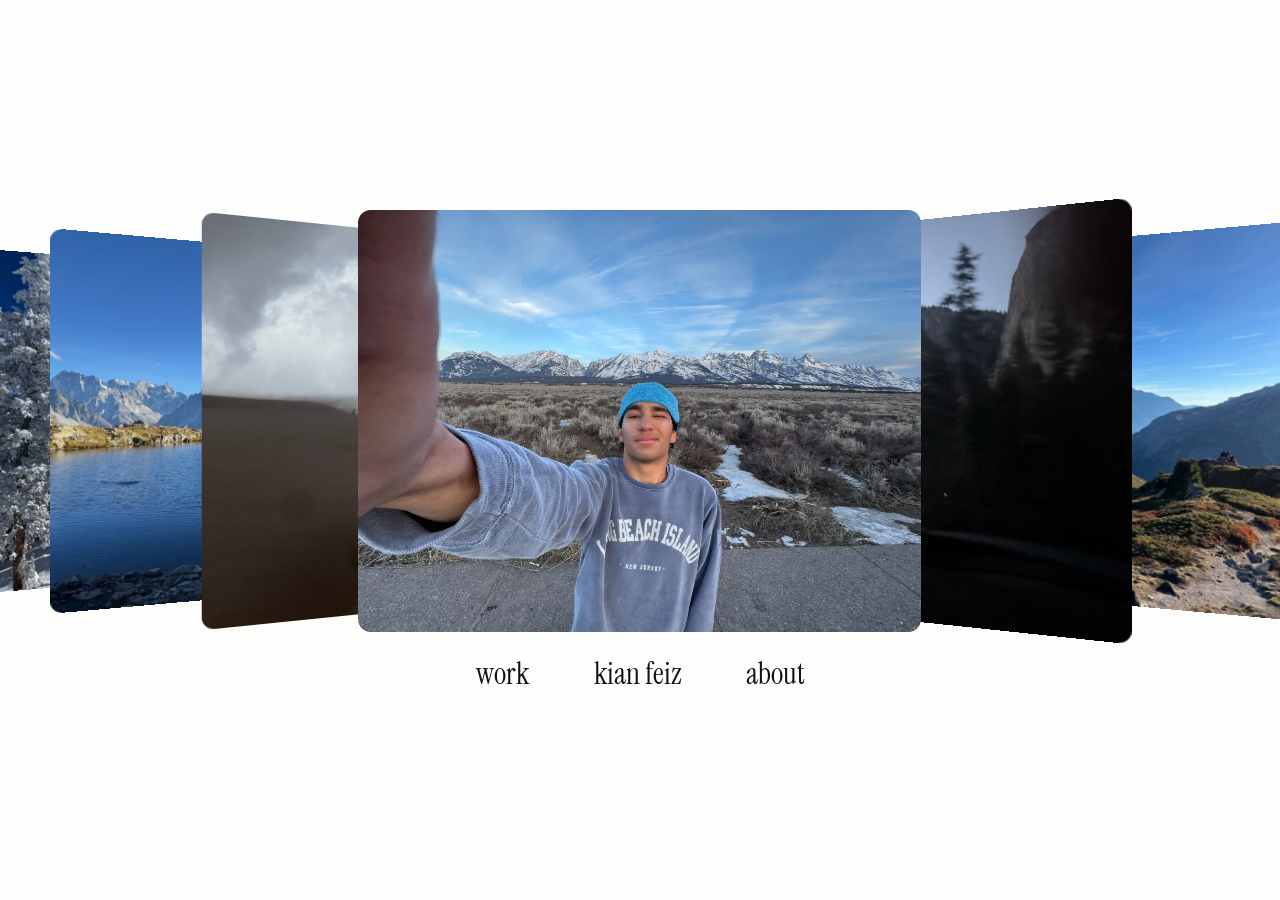
==== index.html @ c6baf445 "feat(peek): bring video photos to life at rest When the row comes to rest on a photo with a video, a" ====
<!doctype html>
<html lang="en">
<head>
  <meta charset="utf-8">
  <meta name="viewport" content="width=device-width, initial-scale=1">
  <title>kian feiz</title>
  <link rel="preconnect" href="https://fonts.googleapis.com">
  <link rel="preconnect" href="https://fonts.gstatic.com" crossorigin>
  <link rel="stylesheet" href="https://fonts.googleapis.com/css2?family=Instrument+Serif:ital@0;1&display=swap">
  <link rel="stylesheet" href="/css/style.css">
  <!-- set before first paint so the final layout never flashes -->
  <script>
    {
      const c = document.documentElement.classList;
      if (!matchMedia('(prefers-reduced-motion: reduce)').matches) c.add('intro');
      if (/^\/about\/?$/.test(location.pathname)) c.add('about-open');
    }
  </script>
  <script src="/js/intro.js" defer></script>
  <script src="/js/coverflow.js" defer></script>
  <script src="/js/player.js" defer></script>
  <script src="/js/peek.js" defer></script>
  <script src="/js/pages.js" defer></script>
</head>
<body class="home">
  <main class="frame">
    <div class="stage" role="group" aria-label="Photos: drag, scroll or use the arrow keys to browse">
      <!-- the rest of the row, inner to outer on each side (js/coverflow.js) -->
      <div class="deck">
        <img class="card" draggable="false" data-side="left" src="/assets/img/stack/dunes.jpg" data-video="/assets/video/dunes.mp4" data-video-ratio="9 / 16" data-caption="Sand Dunes National Park, Colorado" width="1050" height="1400" alt="A figure dancing on a sand dune under storm clouds" fetchpriority="low">
        <img class="card" draggable="false" data-side="left" src="/assets/img/stack/lac-blanc.jpg" data-caption="Lac Blanc, Chamonix, France" width="1400" height="1050" alt="A still alpine lake below Mont Blanc" fetchpriority="low">
        <img class="card" draggable="false" data-side="left" src="/assets/img/stack/snowy-pines.jpg" data-video="/assets/video/snowy-pines.mp4" data-video-ratio="9 / 16" data-caption="Steamboat, Colorado" width="1050" height="1400" alt="Snow-covered pines under a deep blue sky" fetchpriority="low">
        <img class="card" draggable="false" data-side="left" src="/assets/img/stack/night-sled.jpg" data-video="/assets/video/night-sled.mp4" data-video-ratio="9 / 16" data-caption="Copper, Colorado" width="1400" height="1050" alt="Sledding at night in falling snow" fetchpriority="low">
        <img class="card" draggable="false" data-side="left" src="/assets/img/stack/fog-night.jpg" data-caption="Grizzly Peak, Berkeley" width="1050" height="1400" alt="Friends in the fog at dusk" fetchpriority="low">
        <img class="card" draggable="false" data-side="right" src="/assets/img/stack/yosemite-drive.jpg" data-video="/assets/video/yosemite-drive.mp4" data-video-ratio="9 / 16" data-caption="Yosemite, California" width="1400" height="1050" alt="Windblown hair out of a car window at dusk below granite cliffs" fetchpriority="low">
        <img class="card" draggable="false" data-side="right" src="/assets/img/stack/chamonix.jpg" data-caption="Aiguillette des Posettes, Chamonix, France" width="1400" height="1050" alt="The Chamonix valley and Mont Blanc" fetchpriority="low">
        <img class="card" draggable="false" data-side="right" src="/assets/img/stack/summit-crew.jpg" data-caption="Summit of Lac Blanc, Chamonix, France" width="787" height="1400" alt="Four friends cheering on a rocky summit" fetchpriority="low">
        <img class="card" draggable="false" data-side="right" src="/assets/img/stack/rock-gulls.jpg" data-caption="San Francisco, California" width="1050" height="1400" alt="Someone on a sea rock with gulls overhead" fetchpriority="low">
        <img class="card" draggable="false" data-side="right" src="/assets/img/stack/snowed-in.jpg" data-video="/assets/video/snowed-in.mp4" data-video-ratio="16 / 9" data-caption="Snowbird, Utah" width="787" height="1400" alt="A snowboard next to a snowed-in car" fetchpriority="low">
      </div>
      <img class="hero" data-video="/assets/video/jackson.mp4" data-video-ratio="16 / 9" data-caption="Jackson, Wyoming" src="/assets/img/kian-2000.jpg" srcset="/assets/img/kian-1200.jpg 1200w, /assets/img/kian-2000.jpg 2000w, /assets/img/kian-4000.jpg 4000w" sizes="100vw" alt="Kian taking a selfie in front of a snow-capped mountain range" fetchpriority="high" draggable="false">
      <p class="caption" aria-live="polite"></p>
      <!-- a moment of a photo's video, over it while the row rests on it (js/peek.js) -->
      <video class="peek" muted playsinline preload="none" aria-hidden="true"></video>
      <!-- a photo with a video (data-video) opens out into this (js/player.js) -->
      <div class="player" hidden>
        <video class="player-video" preload="none" playsinline></video>
        <button class="player-btn player-toggle" type="button" aria-label="Play"></button>
        <button class="player-btn player-close" type="button" aria-label="Close the video"></button>
      </div>
    </div>

    <nav class="nav">
      <a class="nav-link" href="/work/">work</a>
      <h1 class="name"><a href="/">kian feiz</a></h1>
      <a class="nav-link" href="/about/">about</a>
    </nav>

    <!-- the about view (js/pages.js) -->
    <section class="about" aria-label="About">
      <p>My name is Kian and I’m based in the San Francisco Bay Area. I go to the University of Colorado Boulder and I’m a third-year computer and electrical engineering student with minors in computer science and math. I love developing things that take real effect in people’s lives, and I’m passionate about the frontier of software engineering.</p>
      <p>I’ve been snowboarding and climbing for my entire life and enjoy staying active in nature.</p>
      <p>Let’s chat :)</p>
      <p class="links">
        <a class="nav-link" href="https://www.linkedin.com/in/kianfeiz/" target="_blank" rel="noopener">linkedin</a>
        <a class="nav-link" href="https://github.com/kianjfeiz" target="_blank" rel="noopener">github</a>
        <a class="nav-link" href="mailto:feizjkian@gmail.com">email</a>
      </p>
    </section>
  </main>
</body>
</html>
---- css/style.css ----
:root {
  --serif: "Instrument Serif", "Iowan Old Style", Georgia, serif;
  --ink: #111;
  --paper: #fdfdfc;
  --radius: clamp(8px, 1vw, 14px);
}

*,
*::before,
*::after {
  box-sizing: border-box;
}

html,
body {
  margin: 0;
  min-height: 100%;
}

html {
  background: var(--paper);
  -webkit-tap-highlight-color: transparent; /* no grey box flashing over whatever is tapped on phones */
}

/* fine-lined cursors to sit with the serif, with 2x files for retina (drawn in
   assets/cursor/*.svg) */
html {
  cursor: url("../assets/cursor/arrow.png") 3 2, auto;
  cursor: -webkit-image-set(url("../assets/cursor/arrow.png") 1x, url("../assets/cursor/arrow@2x.png") 2x) 3 2, auto;
}

a,
button,
.deck-open .stage :is(.card:not(.is-center), [data-video]),
.player-video {
  cursor: url("../assets/cursor/hand.png") 9 2, pointer;
  cursor: -webkit-image-set(url("../assets/cursor/hand.png") 1x, url("../assets/cursor/hand@2x.png") 2x) 9 2, pointer;
}

body {
  font-family: var(--serif);
  color: var(--ink);
  background: var(--paper);
  -webkit-font-smoothing: antialiased;
}

/* ---------- homepage ---------- */

.home {
  min-height: 100svh;
  overflow: hidden;
}

/* centred here rather than on <body>, which browser extensions inject into */
.frame {
  min-height: 100svh;
  display: flex;
  flex-direction: column;
  align-items: center;
  justify-content: center;
  gap: clamp(1.1rem, 3vh, 1.75rem);
  padding: 2rem 1rem;
}

.stage {
  position: relative;
  touch-action: pan-y; /* horizontal swipes move the photos */
  -webkit-user-select: none;
  user-select: none;
}

.hero {
  position: relative;
  display: block;
  width: min(44vw, calc((100svh - 12rem) * 4 / 3 * 0.7));
  height: auto;
  aspect-ratio: 4 / 3;
  object-fit: cover;
  border-radius: var(--radius);
  will-change: transform; /* stops a jitter when the opening animation ends */
}

/* ---------- cover flow (js/coverflow.js) ---------- */

.deck {
  position: absolute;
  inset: 0;
  display: none;
}

/* hidden until it unfolds, so it can't show before the main photo loads */
.deck-ready .deck {
  display: block;
  visibility: hidden;
}

.deck-open .deck {
  visibility: visible;
}

.card {
  position: absolute;
  left: 50%;
  top: 50%;
  width: var(--w);
  height: var(--h);
  margin: calc(var(--h) / -2) 0 0 calc(var(--w) / -2);
  object-fit: cover;
  border-radius: var(--radius);
  transform: perspective(1100px) translate3d(0px, 0, -180px) rotateY(0deg); /* folded behind the main photo */
  will-change: transform;
}

/* folded away out of sight behind the photo in focus, for its video or the about view
   (js/coverflow.js moves them there and back) */
.stage :is(.is-tucked, .is-waiting) {
  opacity: 0 !important;
  pointer-events: none;
}

/* the hovered photo's caption: js/coverflow.js puts it in the photo's own 3D plane */
.caption {
  position: absolute;
  left: 50%;
  top: 50%;
  transform-origin: 0 0;
  z-index: 20000;
  width: max-content;
  max-width: min(30rem, calc(100vw - 2rem));
  margin: 0;
  font-size: 1.05rem;
  line-height: 1.3;
  text-align: center;
  text-wrap: balance;
  pointer-events: none;
  opacity: 0;
  filter: blur(6px);
  transition: opacity 0.18s ease, filter 0.18s ease;
}

.caption.is-shown {
  opacity: 1;
  filter: blur(0);
  transition-duration: 0.45s;
}

/* on touch screens it's the caption of the photo in focus: bring it in quickly */
@media (hover: none) {
  .caption.is-shown {
    transition-duration: 0.2s;
  }
}

@media (prefers-reduced-motion: reduce) {
  .caption,
  .caption.is-shown {
    filter: none;
    transition-duration: 0.15s;
  }
}

/* ---------- a moment of a photo's video (js/peek.js) ---------- */

/* exactly over the photo in focus at rest, in its shape (--shape, width / height); the stage is
   as wide as the 4:3 selfie, so width r * 75% gives shape r */
.peek {
  position: absolute;
  left: 50%;
  bottom: 0;
  z-index: 12000; /* above the photos, under the caption and the player */
  height: 100%;
  width: calc(var(--shape, 4 / 3) * 75%);
  translate: -50% 0;
  border-radius: var(--radius);
  object-fit: cover;
  pointer-events: none; /* clicks go to the photo */
  opacity: 0;
  transition: opacity 0.12s ease; /* cut short: gone before the row moves off */
}

.peek.is-shown {
  opacity: 1;
  transition-duration: 0.7s;
}

.peek.is-ending {
  transition-duration: 0.6s;
}

/* ---------- the video (js/player.js) ---------- */

/* it fades in over the photo in its shape (--from, width / height), and once the other photos
   have folded away it opens out to the video's (--to), as tall as the photo, or --grow times
   taller (upward) for a tall video on a phone. The stage is as wide as the 4:3 selfie, so
   width r * 75% gives shape r. */
.player {
  position: absolute;
  left: 50%;
  bottom: 0;
  z-index: 15000; /* above the photos */
  height: 100%;
  width: calc(var(--from, 4 / 3) * 75%);
  translate: -50% 0;
  border-radius: var(--radius);
  overflow: hidden;
  background: var(--still, none) center / cover no-repeat var(--ink); /* the photo, until the video plays */
  opacity: 0;
  transition: width 0.45s cubic-bezier(0.7, 0, 0.2, 1), height 0.45s cubic-bezier(0.7, 0, 0.2, 1), opacity 0.25s ease 0.4s;
}

.player:not(.is-open) {
  pointer-events: none; /* closing: clicks go to the photo coming back */
}

.player.is-open {
  opacity: 1;
  transition: opacity 0.25s ease, width 0.45s cubic-bezier(0.5, 0, 0.2, 1), height 0.45s cubic-bezier(0.5, 0, 0.2, 1);
}

.player.is-open.is-grown {
  height: calc(var(--grow, 1) * 100%);
  width: calc(var(--to, 16 / 9) * var(--grow, 1) * 75%);
}

/* the photo under the player, once the player has faded in over it */
.stage .is-behind-player {
  visibility: hidden;
  transition: visibility 0s 0.3s;
}

.player-video {
  display: block;
  width: 100%;
  height: 100%;
  object-fit: cover;
  opacity: 0;
  transition: opacity 0.3s ease;
}

.player.is-rolling .player-video {
  opacity: 1;
}

/* in the page's serif, white over the video: "play" / "pause" and "exit" */
.player-btn {
  position: absolute;
  min-width: 44px;
  height: 44px;
  padding: 0 12px;
  border: 0;
  background: none;
  font: inherit;
  font-size: 1.35rem;
  line-height: 44px;
  color: #fff;
  text-shadow: 0 1px 10px rgb(0 0 0 / 0.45);
  text-underline-offset: 0.18em;
  text-decoration-thickness: 1px;
  opacity: 0;
  transition: opacity 0.15s ease;
}

.player.is-grown .player-btn {
  opacity: 1;
  transition: opacity 0.25s ease 0.35s;
}

.player-btn:hover,
.player-btn:focus-visible {
  text-decoration-line: underline;
  outline: none;
}

.player.is-grown .player-btn:active {
  opacity: 0.6;
}

.player-toggle {
  left: 4px;
  bottom: 4px;
}

.player-toggle::after {
  content: "play";
}

.player.is-playing .player-toggle::after {
  content: "pause";
}

.player-close {
  top: 4px;
  right: 4px;
}

.player-close::after {
  content: "exit";
}

@media (prefers-reduced-motion: reduce) {
  .player,
  .player.is-open,
  .player-btn,
  .player.is-grown .player-btn,
  .player-video,
  .stage .is-behind-player {
    transition: none;
  }
}

/* ---------- name and links ---------- */

.nav {
  display: flex;
  align-items: baseline;
  justify-content: center;
  gap: clamp(1.75rem, 5vw, 4.5rem);
  font-size: clamp(1.5rem, 1.1rem + 1vw, 2.1rem);
  line-height: 1;
}

.name {
  margin: 0;
  font-size: inherit;
  font-weight: inherit;
}

.name a {
  color: inherit;
  text-decoration: none;
}

.nav-link {
  color: var(--ink);
  text-decoration: none;
  border-bottom: 1px solid transparent;
  transition: border-color 0.2s ease;
}

.nav-link:hover,
.nav-link:focus-visible,
.about-open .nav-link[href="/about/"] {
  border-bottom-color: currentColor;
  outline: none;
}

/* ---------- the about view (js/pages.js) ---------- */

.about {
  display: none;
  max-width: 32rem;
  margin-top: clamp(0.25rem, 1.5vh, 1rem);
  font-size: clamp(1.15rem, 1rem + 0.4vw, 1.35rem);
  line-height: 1.45;
  text-align: center;
  text-wrap: balance;
  view-transition-name: about;
}

.about p {
  margin: 0 0 1em;
}

/* the links at the bottom: same serif and underline as the ones in the nav */
.about .links {
  display: flex;
  flex-wrap: wrap;
  justify-content: center;
  gap: 0.5rem clamp(1.5rem, 4vw, 2.5rem);
  margin-top: 1.6em;
  font-size: 1.2em;
  line-height: 1;
}

.about-open .about {
  display: block;
}

/* the selfie shrinks and moves up to make room for the text */
.about-open .home {
  overflow-y: auto;
}

.about-open .frame {
  justify-content: flex-start;
  padding-top: clamp(1.5rem, 6vh, 4rem);
}

.about-open .hero {
  width: min(30vw, calc((100svh - 12rem) * 4 / 3 * 0.45));
}

/* the folded photos are sized for the bigger selfie: keep them from peeking out around this one */
.about-open .deck {
  visibility: hidden;
}

/* moving between views, the browser glides the selfie, the name and the text to their new places */
.stage {
  view-transition-name: selfie;
}

.nav {
  view-transition-name: nav;
}

::view-transition-group(*) {
  animation-duration: 0.9s;
  animation-timing-function: cubic-bezier(0.7, 0, 0.2, 1);
}

/* move one picture of each instead of crossfading two, so nothing dims or doubles up on the way */
::view-transition {
  background: var(--paper);
}

::view-transition-old(root),
::view-transition-old(selfie),
::view-transition-old(nav) {
  display: none;
}

::view-transition-new(root),
::view-transition-new(selfie),
::view-transition-new(nav) {
  animation: none;
}

::view-transition-new(about) {
  animation-delay: 0.45s;
  animation-duration: 0.5s;
}

::view-transition-old(about) {
  animation-duration: 0.25s;
}

/* ---------- the opening (js/intro.js) ---------- */

.intro .hero {
  z-index: 30;
  opacity: 0;
}

.intro.intro-ready .hero {
  opacity: 1;
  transition: opacity 0.25s ease;
}

.intro :is(.nav, .about) {
  opacity: 0;
}

@media (max-width: 700px) {
  .hero {
    width: min(64vw, calc((100svh - 12rem) * 4 / 3 * 0.7));
  }

  .nav {
    gap: 1.6rem;
  }

  .about-open .hero {
    width: min(48vw, calc((100svh - 12rem) * 4 / 3 * 0.45));
  }
}
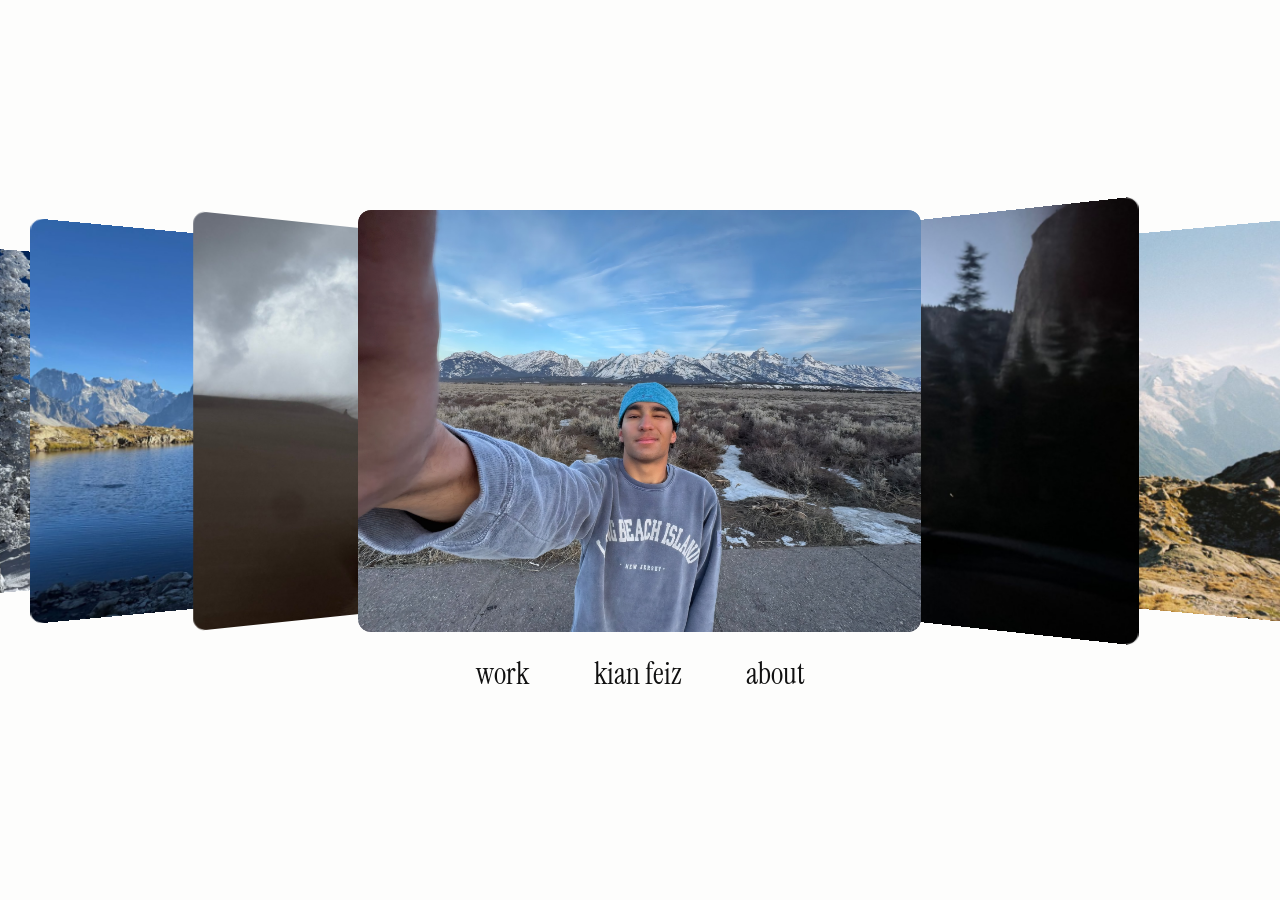
==== commit 70687c2f: "feat(row): add nine photos and swap two in Chamonix Adds Munich, Madrid, Boulder, Sandy, Snowbird, t" ====
--- a/index.html
+++ b/index.html
@@ -18,8 +18,6 @@
   </script>
   <script src="/js/intro.js" defer></script>
   <script src="/js/coverflow.js" defer></script>
-  <script src="/js/player.js" defer></script>
-  <script src="/js/peek.js" defer></script>
   <script src="/js/pages.js" defer></script>
 </head>
 <body class="home">
@@ -27,27 +25,28 @@
     <div class="stage" role="group" aria-label="Photos: drag, scroll or use the arrow keys to browse">
       <!-- the rest of the row, inner to outer on each side (js/coverflow.js) -->
       <div class="deck">
-        <img class="card" draggable="false" data-side="left" src="/assets/img/stack/dunes.jpg" data-video="/assets/video/dunes.mp4" data-video-ratio="9 / 16" data-caption="Sand Dunes National Park, Colorado" width="1050" height="1400" alt="A figure dancing on a sand dune under storm clouds" fetchpriority="low">
+        <img class="card" draggable="false" data-side="left" src="/assets/img/stack/dunes.jpg" data-caption="Sand Dunes National Park, Colorado" width="1050" height="1400" alt="A figure dancing on a sand dune under storm clouds" fetchpriority="low">
         <img class="card" draggable="false" data-side="left" src="/assets/img/stack/lac-blanc.jpg" data-caption="Lac Blanc, Chamonix, France" width="1400" height="1050" alt="A still alpine lake below Mont Blanc" fetchpriority="low">
-        <img class="card" draggable="false" data-side="left" src="/assets/img/stack/snowy-pines.jpg" data-video="/assets/video/snowy-pines.mp4" data-video-ratio="9 / 16" data-caption="Steamboat, Colorado" width="1050" height="1400" alt="Snow-covered pines under a deep blue sky" fetchpriority="low">
-        <img class="card" draggable="false" data-side="left" src="/assets/img/stack/night-sled.jpg" data-video="/assets/video/night-sled.mp4" data-video-ratio="9 / 16" data-caption="Copper, Colorado" width="1400" height="1050" alt="Sledding at night in falling snow" fetchpriority="low">
+        <img class="card" draggable="false" data-side="left" src="/assets/img/stack/snowy-pines.jpg" data-caption="Steamboat, Colorado" width="1050" height="1400" alt="Snow-covered pines under a deep blue sky" fetchpriority="low">
+        <img class="card" draggable="false" data-side="left" src="/assets/img/stack/night-sled.jpg" data-caption="Copper, Colorado" width="1400" height="1050" alt="Sledding at night in falling snow" fetchpriority="low">
         <img class="card" draggable="false" data-side="left" src="/assets/img/stack/fog-night.jpg" data-caption="Grizzly Peak, Berkeley" width="1050" height="1400" alt="Friends in the fog at dusk" fetchpriority="low">
-        <img class="card" draggable="false" data-side="right" src="/assets/img/stack/yosemite-drive.jpg" data-video="/assets/video/yosemite-drive.mp4" data-video-ratio="9 / 16" data-caption="Yosemite, California" width="1400" height="1050" alt="Windblown hair out of a car window at dusk below granite cliffs" fetchpriority="low">
-        <img class="card" draggable="false" data-side="right" src="/assets/img/stack/chamonix.jpg" data-caption="Aiguillette des Posettes, Chamonix, France" width="1400" height="1050" alt="The Chamonix valley and Mont Blanc" fetchpriority="low">
-        <img class="card" draggable="false" data-side="right" src="/assets/img/stack/summit-crew.jpg" data-caption="Summit of Lac Blanc, Chamonix, France" width="787" height="1400" alt="Four friends cheering on a rocky summit" fetchpriority="low">
+        <img class="card" draggable="false" data-side="left" src="/assets/img/stack/frauenkirche.jpg" data-caption="Munich, Germany" width="942" height="1400" alt="The towers of the Frauenkirche above a shopping street" fetchpriority="low">
+        <img class="card" draggable="false" data-side="left" src="/assets/img/stack/painted-ladies.jpg" data-caption="Painted Ladies, San Francisco" width="360" height="480" alt="Looking out over the Painted Ladies from the grass in Alamo Square" fetchpriority="low">
+        <img class="card" draggable="false" data-side="left" src="/assets/img/stack/madrid-night.jpg" data-caption="Madrid, Spain" width="1400" height="942" alt="A blurred crowd with hands raised in front of lit balconies at night" fetchpriority="low">
+        <img class="card" draggable="false" data-side="left" src="/assets/img/stack/snowbird-powder.jpg" data-caption="Snowbird, Utah" width="768" height="1024" alt="A goggled selfie with friends sprawled in deep powder" fetchpriority="low">
+        <img class="card" draggable="false" data-side="left" src="/assets/img/stack/sf-window.jpg" data-caption="San Francisco, California" width="1050" height="1400" alt="Friends doing makeup in an open window by a fire escape" fetchpriority="low">
+        <img class="card" draggable="false" data-side="right" src="/assets/img/stack/yosemite-drive.jpg" data-caption="Yosemite, California" width="1400" height="1050" alt="Windblown hair out of a car window at dusk below granite cliffs" fetchpriority="low">
+        <img class="card" draggable="false" data-side="right" src="/assets/img/stack/chamonix.jpg" data-caption="Aiguillette des Posettes, Chamonix, France" width="1400" height="942" alt="Jagged peaks and Mont Blanc above the Chamonix valley" fetchpriority="low">
+        <img class="card" draggable="false" data-side="right" src="/assets/img/stack/summit-crew.jpg" data-caption="Summit of Lac Blanc, Chamonix, France" width="1400" height="942" alt="Five friends in silhouette by an alpine lake below Mont Blanc" fetchpriority="low">
         <img class="card" draggable="false" data-side="right" src="/assets/img/stack/rock-gulls.jpg" data-caption="San Francisco, California" width="1050" height="1400" alt="Someone on a sea rock with gulls overhead" fetchpriority="low">
-        <img class="card" draggable="false" data-side="right" src="/assets/img/stack/snowed-in.jpg" data-video="/assets/video/snowed-in.mp4" data-video-ratio="16 / 9" data-caption="Snowbird, Utah" width="787" height="1400" alt="A snowboard next to a snowed-in car" fetchpriority="low">
+        <img class="card" draggable="false" data-side="right" src="/assets/img/stack/snowed-in.jpg" data-caption="Snowbird, Utah" width="787" height="1400" alt="A snowboard next to a snowed-in car" fetchpriority="low">
+        <img class="card" draggable="false" data-side="right" src="/assets/img/stack/eisbach.jpg" data-caption="Munich, Germany" width="1400" height="942" alt="Onlookers on a stone bridge above the rushing Eisbach wave" fetchpriority="low">
+        <img class="card" draggable="false" data-side="right" src="/assets/img/stack/boulder-snow.jpg" data-caption="Boulder, Colorado" width="480" height="360" alt="Spring snow on blossoming trees along a campus walk" fetchpriority="low">
+        <img class="card" draggable="false" data-side="right" src="/assets/img/stack/dunes-duo.jpg" data-caption="Sand Dunes National Park, Colorado" width="768" height="1024" alt="Two friends arm in arm on a sand dune under a blue sky" fetchpriority="low">
+        <img class="card" draggable="false" data-side="right" src="/assets/img/stack/sandy-home.jpg" data-caption="Sandy, Utah" width="766" height="1026" alt="Two curly-haired kids sitting cross-legged on a patterned rug" fetchpriority="low">
       </div>
-      <img class="hero" data-video="/assets/video/jackson.mp4" data-video-ratio="16 / 9" data-caption="Jackson, Wyoming" src="/assets/img/kian-2000.jpg" srcset="/assets/img/kian-1200.jpg 1200w, /assets/img/kian-2000.jpg 2000w, /assets/img/kian-4000.jpg 4000w" sizes="100vw" alt="Kian taking a selfie in front of a snow-capped mountain range" fetchpriority="high" draggable="false">
+      <img class="hero" data-caption="Jackson, Wyoming" src="/assets/img/kian-2000.jpg" srcset="/assets/img/kian-1200.jpg 1200w, /assets/img/kian-2000.jpg 2000w, /assets/img/kian-4000.jpg 4000w" sizes="100vw" alt="Kian taking a selfie in front of a snow-capped mountain range" fetchpriority="high" draggable="false">
       <p class="caption" aria-live="polite"></p>
-      <!-- a moment of a photo's video, over it while the row rests on it (js/peek.js) -->
-      <video class="peek" muted playsinline preload="none" aria-hidden="true"></video>
-      <!-- a photo with a video (data-video) opens out into this (js/player.js) -->
-      <div class="player" hidden>
-        <video class="player-video" preload="none" playsinline></video>
-        <button class="player-btn player-toggle" type="button" aria-label="Play"></button>
-        <button class="player-btn player-close" type="button" aria-label="Close the video"></button>
-      </div>
     </div>
 
     <nav class="nav">
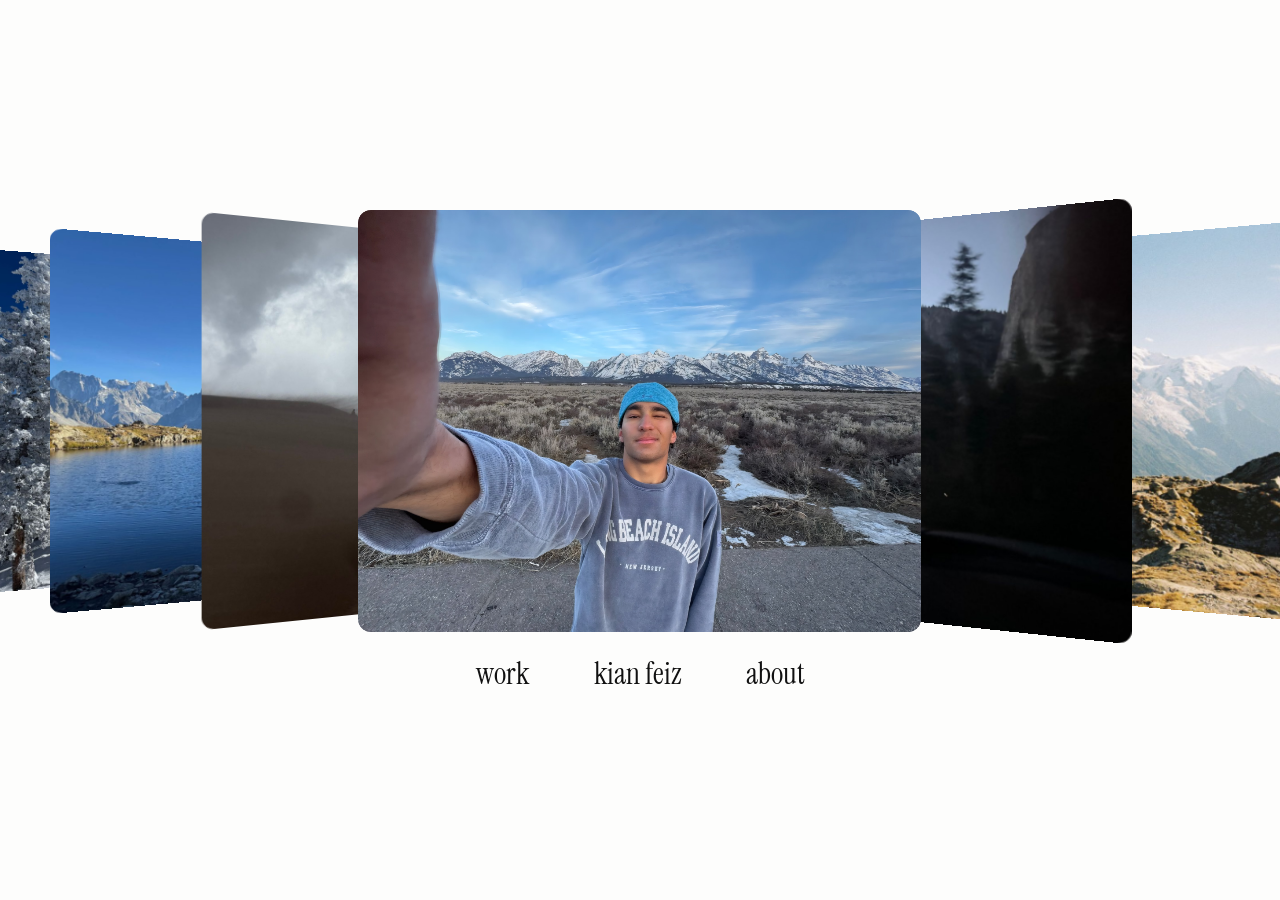
==== commit 99a4b6a2: "refactor(row): remove the video player and peeks The photos are stills again: the player, the live-p" ====
--- a/index.html
+++ b/index.html
@@ -30,20 +30,11 @@
         <img class="card" draggable="false" data-side="left" src="/assets/img/stack/snowy-pines.jpg" data-caption="Steamboat, Colorado" width="1050" height="1400" alt="Snow-covered pines under a deep blue sky" fetchpriority="low">
         <img class="card" draggable="false" data-side="left" src="/assets/img/stack/night-sled.jpg" data-caption="Copper, Colorado" width="1400" height="1050" alt="Sledding at night in falling snow" fetchpriority="low">
         <img class="card" draggable="false" data-side="left" src="/assets/img/stack/fog-night.jpg" data-caption="Grizzly Peak, Berkeley" width="1050" height="1400" alt="Friends in the fog at dusk" fetchpriority="low">
-        <img class="card" draggable="false" data-side="left" src="/assets/img/stack/frauenkirche.jpg" data-caption="Munich, Germany" width="942" height="1400" alt="The towers of the Frauenkirche above a shopping street" fetchpriority="low">
-        <img class="card" draggable="false" data-side="left" src="/assets/img/stack/painted-ladies.jpg" data-caption="Painted Ladies, San Francisco" width="360" height="480" alt="Looking out over the Painted Ladies from the grass in Alamo Square" fetchpriority="low">
-        <img class="card" draggable="false" data-side="left" src="/assets/img/stack/madrid-night.jpg" data-caption="Madrid, Spain" width="1400" height="942" alt="A blurred crowd with hands raised in front of lit balconies at night" fetchpriority="low">
-        <img class="card" draggable="false" data-side="left" src="/assets/img/stack/snowbird-powder.jpg" data-caption="Snowbird, Utah" width="768" height="1024" alt="A goggled selfie with friends sprawled in deep powder" fetchpriority="low">
-        <img class="card" draggable="false" data-side="left" src="/assets/img/stack/sf-window.jpg" data-caption="San Francisco, California" width="1050" height="1400" alt="Friends doing makeup in an open window by a fire escape" fetchpriority="low">
         <img class="card" draggable="false" data-side="right" src="/assets/img/stack/yosemite-drive.jpg" data-caption="Yosemite, California" width="1400" height="1050" alt="Windblown hair out of a car window at dusk below granite cliffs" fetchpriority="low">
-        <img class="card" draggable="false" data-side="right" src="/assets/img/stack/chamonix.jpg" data-caption="Aiguillette des Posettes, Chamonix, France" width="1400" height="942" alt="Jagged peaks and Mont Blanc above the Chamonix valley" fetchpriority="low">
-        <img class="card" draggable="false" data-side="right" src="/assets/img/stack/summit-crew.jpg" data-caption="Summit of Lac Blanc, Chamonix, France" width="1400" height="942" alt="Five friends in silhouette by an alpine lake below Mont Blanc" fetchpriority="low">
+        <img class="card" draggable="false" data-side="right" src="/assets/img/stack/chamonix.jpg" data-caption="Aiguillette des Posettes, Chamonix, France" width="1400" height="1050" alt="The Chamonix valley and Mont Blanc" fetchpriority="low">
+        <img class="card" draggable="false" data-side="right" src="/assets/img/stack/summit-crew.jpg" data-caption="Summit of Lac Blanc, Chamonix, France" width="787" height="1400" alt="Four friends cheering on a rocky summit" fetchpriority="low">
         <img class="card" draggable="false" data-side="right" src="/assets/img/stack/rock-gulls.jpg" data-caption="San Francisco, California" width="1050" height="1400" alt="Someone on a sea rock with gulls overhead" fetchpriority="low">
         <img class="card" draggable="false" data-side="right" src="/assets/img/stack/snowed-in.jpg" data-caption="Snowbird, Utah" width="787" height="1400" alt="A snowboard next to a snowed-in car" fetchpriority="low">
-        <img class="card" draggable="false" data-side="right" src="/assets/img/stack/eisbach.jpg" data-caption="Munich, Germany" width="1400" height="942" alt="Onlookers on a stone bridge above the rushing Eisbach wave" fetchpriority="low">
-        <img class="card" draggable="false" data-side="right" src="/assets/img/stack/boulder-snow.jpg" data-caption="Boulder, Colorado" width="480" height="360" alt="Spring snow on blossoming trees along a campus walk" fetchpriority="low">
-        <img class="card" draggable="false" data-side="right" src="/assets/img/stack/dunes-duo.jpg" data-caption="Sand Dunes National Park, Colorado" width="768" height="1024" alt="Two friends arm in arm on a sand dune under a blue sky" fetchpriority="low">
-        <img class="card" draggable="false" data-side="right" src="/assets/img/stack/sandy-home.jpg" data-caption="Sandy, Utah" width="766" height="1026" alt="Two curly-haired kids sitting cross-legged on a patterned rug" fetchpriority="low">
       </div>
       <img class="hero" data-caption="Jackson, Wyoming" src="/assets/img/kian-2000.jpg" srcset="/assets/img/kian-1200.jpg 1200w, /assets/img/kian-2000.jpg 2000w, /assets/img/kian-4000.jpg 4000w" sizes="100vw" alt="Kian taking a selfie in front of a snow-capped mountain range" fetchpriority="high" draggable="false">
       <p class="caption" aria-live="polite"></p>
--- a/css/style.css
+++ b/css/style.css
@@ -31,8 +31,7 @@
 
 a,
 button,
-.deck-open .stage :is(.card:not(.is-center), [data-video]),
-.player-video {
+.deck-open .stage .card:not(.is-center) {
   cursor: url("../assets/cursor/hand.png") 9 2, pointer;
   cursor: -webkit-image-set(url("../assets/cursor/hand.png") 1x, url("../assets/cursor/hand@2x.png") 2x) 9 2, pointer;
 }
@@ -111,9 +110,9 @@
   will-change: transform;
 }
 
-/* folded away out of sight behind the photo in focus, for its video or the about view
-   (js/coverflow.js moves them there and back) */
-.stage :is(.is-tucked, .is-waiting) {
+/* folded away out of sight behind the selfie, for the about view (js/coverflow.js moves
+   them there and back) */
+.stage .is-tucked {
   opacity: 0 !important;
   pointer-events: none;
 }
@@ -159,155 +158,6 @@
   }
 }
 
-/* ---------- a moment of a photo's video (js/peek.js) ---------- */
-
-/* exactly over the photo in focus at rest, in its shape (--shape, width / height); the stage is
-   as wide as the 4:3 selfie, so width r * 75% gives shape r */
-.peek {
-  position: absolute;
-  left: 50%;
-  bottom: 0;
-  z-index: 12000; /* above the photos, under the caption and the player */
-  height: 100%;
-  width: calc(var(--shape, 4 / 3) * 75%);
-  translate: -50% 0;
-  border-radius: var(--radius);
-  object-fit: cover;
-  pointer-events: none; /* clicks go to the photo */
-  opacity: 0;
-  transition: opacity 0.12s ease; /* cut short: gone before the row moves off */
-}
-
-.peek.is-shown {
-  opacity: 1;
-  transition-duration: 0.7s;
-}
-
-.peek.is-ending {
-  transition-duration: 0.6s;
-}
-
-/* ---------- the video (js/player.js) ---------- */
-
-/* it fades in over the photo in its shape (--from, width / height), and once the other photos
-   have folded away it opens out to the video's (--to), as tall as the photo, or --grow times
-   taller (upward) for a tall video on a phone. The stage is as wide as the 4:3 selfie, so
-   width r * 75% gives shape r. */
-.player {
-  position: absolute;
-  left: 50%;
-  bottom: 0;
-  z-index: 15000; /* above the photos */
-  height: 100%;
-  width: calc(var(--from, 4 / 3) * 75%);
-  translate: -50% 0;
-  border-radius: var(--radius);
-  overflow: hidden;
-  background: var(--still, none) center / cover no-repeat var(--ink); /* the photo, until the video plays */
-  opacity: 0;
-  transition: width 0.45s cubic-bezier(0.7, 0, 0.2, 1), height 0.45s cubic-bezier(0.7, 0, 0.2, 1), opacity 0.25s ease 0.4s;
-}
-
-.player:not(.is-open) {
-  pointer-events: none; /* closing: clicks go to the photo coming back */
-}
-
-.player.is-open {
-  opacity: 1;
-  transition: opacity 0.25s ease, width 0.45s cubic-bezier(0.5, 0, 0.2, 1), height 0.45s cubic-bezier(0.5, 0, 0.2, 1);
-}
-
-.player.is-open.is-grown {
-  height: calc(var(--grow, 1) * 100%);
-  width: calc(var(--to, 16 / 9) * var(--grow, 1) * 75%);
-}
-
-/* the photo under the player, once the player has faded in over it */
-.stage .is-behind-player {
-  visibility: hidden;
-  transition: visibility 0s 0.3s;
-}
-
-.player-video {
-  display: block;
-  width: 100%;
-  height: 100%;
-  object-fit: cover;
-  opacity: 0;
-  transition: opacity 0.3s ease;
-}
-
-.player.is-rolling .player-video {
-  opacity: 1;
-}
-
-/* in the page's serif, white over the video: "play" / "pause" and "exit" */
-.player-btn {
-  position: absolute;
-  min-width: 44px;
-  height: 44px;
-  padding: 0 12px;
-  border: 0;
-  background: none;
-  font: inherit;
-  font-size: 1.35rem;
-  line-height: 44px;
-  color: #fff;
-  text-shadow: 0 1px 10px rgb(0 0 0 / 0.45);
-  text-underline-offset: 0.18em;
-  text-decoration-thickness: 1px;
-  opacity: 0;
-  transition: opacity 0.15s ease;
-}
-
-.player.is-grown .player-btn {
-  opacity: 1;
-  transition: opacity 0.25s ease 0.35s;
-}
-
-.player-btn:hover,
-.player-btn:focus-visible {
-  text-decoration-line: underline;
-  outline: none;
-}
-
-.player.is-grown .player-btn:active {
-  opacity: 0.6;
-}
-
-.player-toggle {
-  left: 4px;
-  bottom: 4px;
-}
-
-.player-toggle::after {
-  content: "play";
-}
-
-.player.is-playing .player-toggle::after {
-  content: "pause";
-}
-
-.player-close {
-  top: 4px;
-  right: 4px;
-}
-
-.player-close::after {
-  content: "exit";
-}
-
-@media (prefers-reduced-motion: reduce) {
-  .player,
-  .player.is-open,
-  .player-btn,
-  .player.is-grown .player-btn,
-  .player-video,
-  .stage .is-behind-player {
-    transition: none;
-  }
-}
-
 /* ---------- name and links ---------- */
 
 .nav {
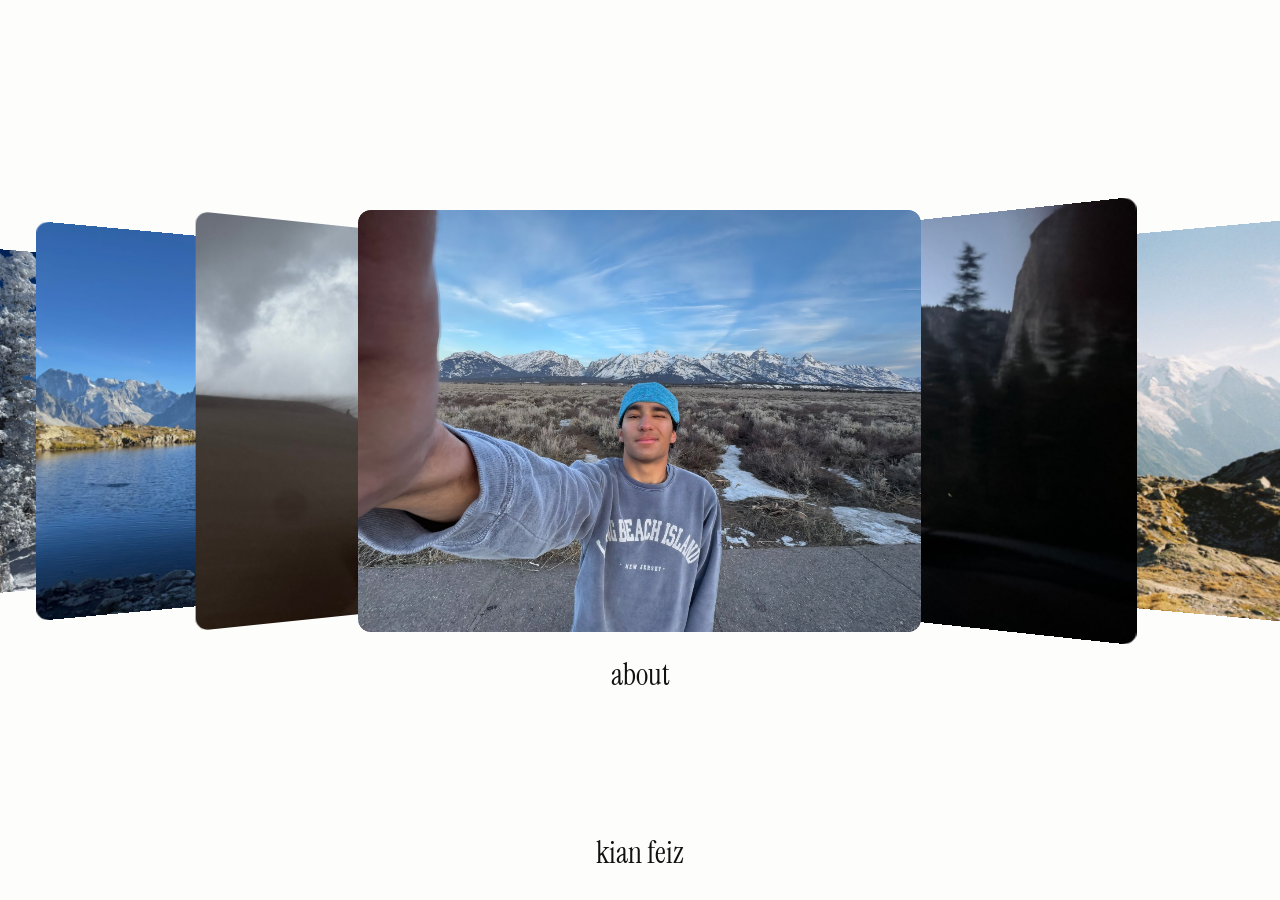
==== commit 0e9e4644: "feat(nav): drop the work link, move the name down The work page isn't ready, so its link is gone for" ====
--- a/index.html
+++ b/index.html
@@ -30,19 +30,26 @@
         <img class="card" draggable="false" data-side="left" src="/assets/img/stack/snowy-pines.jpg" data-caption="Steamboat, Colorado" width="1050" height="1400" alt="Snow-covered pines under a deep blue sky" fetchpriority="low">
         <img class="card" draggable="false" data-side="left" src="/assets/img/stack/night-sled.jpg" data-caption="Copper, Colorado" width="1400" height="1050" alt="Sledding at night in falling snow" fetchpriority="low">
         <img class="card" draggable="false" data-side="left" src="/assets/img/stack/fog-night.jpg" data-caption="Grizzly Peak, Berkeley" width="1050" height="1400" alt="Friends in the fog at dusk" fetchpriority="low">
+        <img class="card" draggable="false" data-side="left" src="/assets/img/stack/frauenkirche.jpg" data-caption="Munich, Germany" width="942" height="1400" alt="The towers of the Frauenkirche above a shopping street" fetchpriority="low">
+        <img class="card" draggable="false" data-side="left" src="/assets/img/stack/painted-ladies.jpg" data-caption="Painted Ladies, San Francisco" width="360" height="480" alt="Looking out over the Painted Ladies from the grass in Alamo Square" fetchpriority="low">
+        <img class="card" draggable="false" data-side="left" src="/assets/img/stack/madrid-night.jpg" data-caption="Madrid, Spain" width="1400" height="942" alt="A blurred crowd with hands raised in front of lit balconies at night" fetchpriority="low">
+        <img class="card" draggable="false" data-side="left" src="/assets/img/stack/snowbird-powder.jpg" data-caption="Snowbird, Utah" width="768" height="1024" alt="A goggled selfie with friends sprawled in deep powder" fetchpriority="low">
+        <img class="card" draggable="false" data-side="left" src="/assets/img/stack/sf-window.jpg" data-caption="San Francisco, California" width="1050" height="1400" alt="Friends doing makeup in an open window by a fire escape" fetchpriority="low">
         <img class="card" draggable="false" data-side="right" src="/assets/img/stack/yosemite-drive.jpg" data-caption="Yosemite, California" width="1400" height="1050" alt="Windblown hair out of a car window at dusk below granite cliffs" fetchpriority="low">
-        <img class="card" draggable="false" data-side="right" src="/assets/img/stack/chamonix.jpg" data-caption="Aiguillette des Posettes, Chamonix, France" width="1400" height="1050" alt="The Chamonix valley and Mont Blanc" fetchpriority="low">
-        <img class="card" draggable="false" data-side="right" src="/assets/img/stack/summit-crew.jpg" data-caption="Summit of Lac Blanc, Chamonix, France" width="787" height="1400" alt="Four friends cheering on a rocky summit" fetchpriority="low">
+        <img class="card" draggable="false" data-side="right" src="/assets/img/stack/chamonix.jpg" data-caption="Aiguillette des Posettes, Chamonix, France" width="1400" height="942" alt="Jagged peaks and Mont Blanc above the Chamonix valley" fetchpriority="low">
+        <img class="card" draggable="false" data-side="right" src="/assets/img/stack/summit-crew.jpg" data-caption="Summit of Lac Blanc, Chamonix, France" width="1400" height="942" alt="Five friends in silhouette by an alpine lake below Mont Blanc" fetchpriority="low">
         <img class="card" draggable="false" data-side="right" src="/assets/img/stack/rock-gulls.jpg" data-caption="San Francisco, California" width="1050" height="1400" alt="Someone on a sea rock with gulls overhead" fetchpriority="low">
         <img class="card" draggable="false" data-side="right" src="/assets/img/stack/snowed-in.jpg" data-caption="Snowbird, Utah" width="787" height="1400" alt="A snowboard next to a snowed-in car" fetchpriority="low">
+        <img class="card" draggable="false" data-side="right" src="/assets/img/stack/eisbach.jpg" data-caption="Munich, Germany" width="1400" height="942" alt="Onlookers on a stone bridge above the rushing Eisbach wave" fetchpriority="low">
+        <img class="card" draggable="false" data-side="right" src="/assets/img/stack/boulder-snow.jpg" data-caption="Boulder, Colorado" width="480" height="360" alt="Spring snow on blossoming trees along a campus walk" fetchpriority="low">
+        <img class="card" draggable="false" data-side="right" src="/assets/img/stack/dunes-duo.jpg" data-caption="Sand Dunes National Park, Colorado" width="768" height="1024" alt="Two friends arm in arm on a sand dune under a blue sky" fetchpriority="low">
+        <img class="card" draggable="false" data-side="right" src="/assets/img/stack/sandy-home.jpg" data-caption="Sandy, Utah" width="766" height="1026" alt="Two curly-haired kids sitting cross-legged on a patterned rug" fetchpriority="low">
       </div>
       <img class="hero" data-caption="Jackson, Wyoming" src="/assets/img/kian-2000.jpg" srcset="/assets/img/kian-1200.jpg 1200w, /assets/img/kian-2000.jpg 2000w, /assets/img/kian-4000.jpg 4000w" sizes="100vw" alt="Kian taking a selfie in front of a snow-capped mountain range" fetchpriority="high" draggable="false">
       <p class="caption" aria-live="polite"></p>
     </div>
 
     <nav class="nav">
-      <a class="nav-link" href="/work/">work</a>
-      <h1 class="name"><a href="/">kian feiz</a></h1>
       <a class="nav-link" href="/about/">about</a>
     </nav>
 
@@ -57,6 +64,11 @@
         <a class="nav-link" href="mailto:feizjkian@gmail.com">email</a>
       </p>
     </section>
+
+    <!-- the name, down at the foot of the page -->
+    <footer class="sign">
+      <h1 class="name"><a href="/">kian feiz</a></h1>
+    </footer>
   </main>
 </body>
 </html>
--- a/css/style.css
+++ b/css/style.css
@@ -59,6 +59,12 @@
   justify-content: center;
   gap: clamp(1.1rem, 3vh, 1.75rem);
   padding: 2rem 1rem;
+}
+
+/* equal space above the photos as below the links, with the name at the foot of the lower one */
+.frame::before {
+  content: "";
+  flex: 1 1 0;
 }
 
 .stage {
@@ -160,13 +166,16 @@
 
 /* ---------- name and links ---------- */
 
-.nav {
-  display: flex;
-  align-items: baseline;
-  justify-content: center;
-  gap: clamp(1.75rem, 5vw, 4.5rem);
+.nav,
+.sign {
   font-size: clamp(1.5rem, 1.1rem + 1vw, 2.1rem);
   line-height: 1;
+}
+
+.sign {
+  flex: 1 1 0;
+  display: flex;
+  align-items: flex-end;
 }
 
 .name {
@@ -236,6 +245,11 @@
   padding-top: clamp(1.5rem, 6vh, 4rem);
 }
 
+/* no space above here: the text starts at the top and the name takes what's left below */
+.about-open .frame::before {
+  display: none;
+}
+
 .about-open .hero {
   width: min(30vw, calc((100svh - 12rem) * 4 / 3 * 0.45));
 }
@@ -254,6 +268,10 @@
   view-transition-name: nav;
 }
 
+.sign {
+  view-transition-name: sign;
+}
+
 ::view-transition-group(*) {
   animation-duration: 0.9s;
   animation-timing-function: cubic-bezier(0.7, 0, 0.2, 1);
@@ -266,13 +284,15 @@
 
 ::view-transition-old(root),
 ::view-transition-old(selfie),
-::view-transition-old(nav) {
+::view-transition-old(nav),
+::view-transition-old(sign) {
   display: none;
 }
 
 ::view-transition-new(root),
 ::view-transition-new(selfie),
-::view-transition-new(nav) {
+::view-transition-new(nav),
+::view-transition-new(sign) {
   animation: none;
 }
 
@@ -297,7 +317,7 @@
   transition: opacity 0.25s ease;
 }
 
-.intro :is(.nav, .about) {
+.intro :is(.nav, .about, .sign) {
   opacity: 0;
 }
 
@@ -306,10 +326,6 @@
     width: min(64vw, calc((100svh - 12rem) * 4 / 3 * 0.7));
   }
 
-  .nav {
-    gap: 1.6rem;
-  }
-
   .about-open .hero {
     width: min(48vw, calc((100svh - 12rem) * 4 / 3 * 0.45));
   }
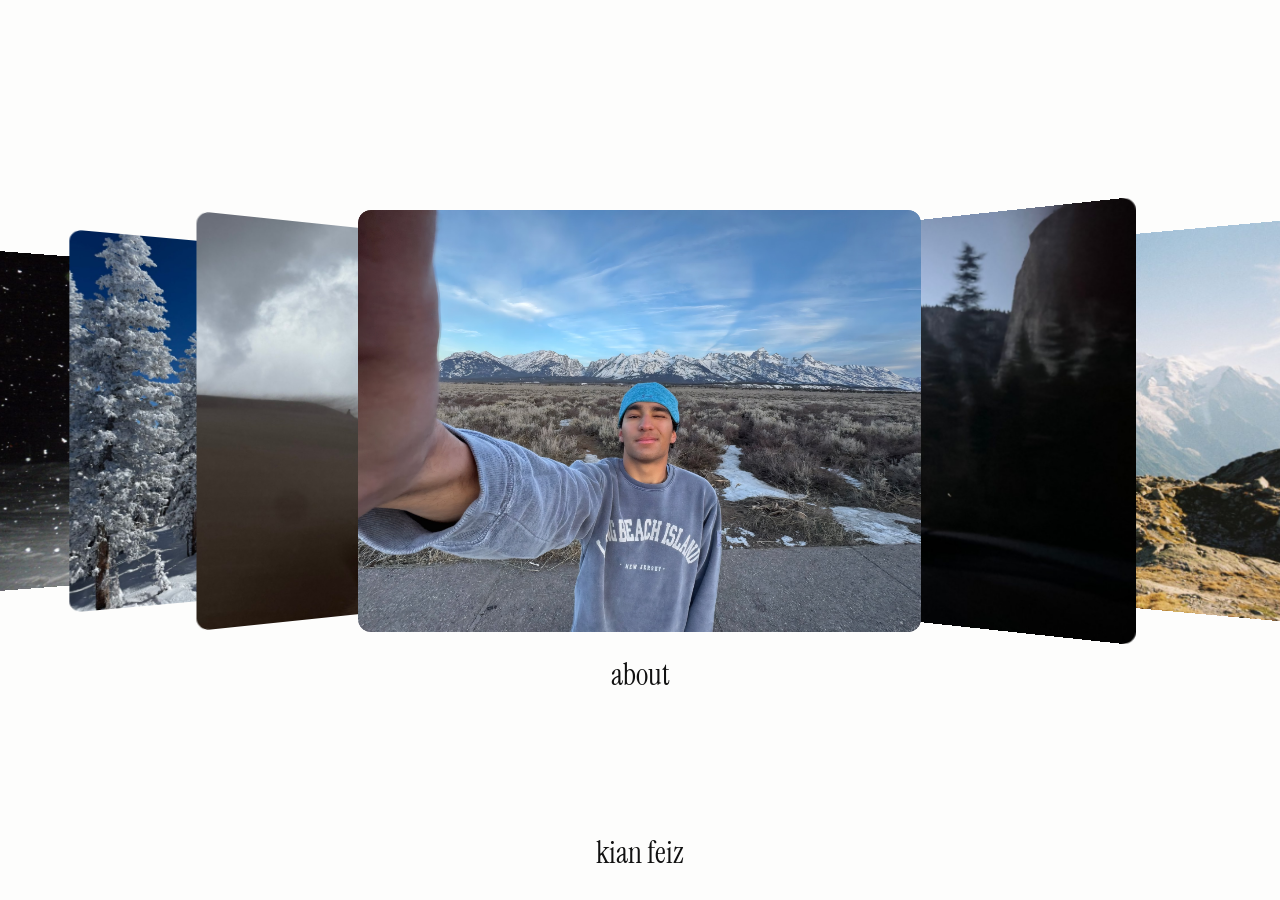
==== commit 78a512be: "feat(row): drop the lone Lac Blanc photo It doubled up on the new group photo by the same lake, whic" ====
--- a/index.html
+++ b/index.html
@@ -26,7 +26,6 @@
       <!-- the rest of the row, inner to outer on each side (js/coverflow.js) -->
       <div class="deck">
         <img class="card" draggable="false" data-side="left" src="/assets/img/stack/dunes.jpg" data-caption="Sand Dunes National Park, Colorado" width="1050" height="1400" alt="A figure dancing on a sand dune under storm clouds" fetchpriority="low">
-        <img class="card" draggable="false" data-side="left" src="/assets/img/stack/lac-blanc.jpg" data-caption="Lac Blanc, Chamonix, France" width="1400" height="1050" alt="A still alpine lake below Mont Blanc" fetchpriority="low">
         <img class="card" draggable="false" data-side="left" src="/assets/img/stack/snowy-pines.jpg" data-caption="Steamboat, Colorado" width="1050" height="1400" alt="Snow-covered pines under a deep blue sky" fetchpriority="low">
         <img class="card" draggable="false" data-side="left" src="/assets/img/stack/night-sled.jpg" data-caption="Copper, Colorado" width="1400" height="1050" alt="Sledding at night in falling snow" fetchpriority="low">
         <img class="card" draggable="false" data-side="left" src="/assets/img/stack/fog-night.jpg" data-caption="Grizzly Peak, Berkeley" width="1050" height="1400" alt="Friends in the fog at dusk" fetchpriority="low">
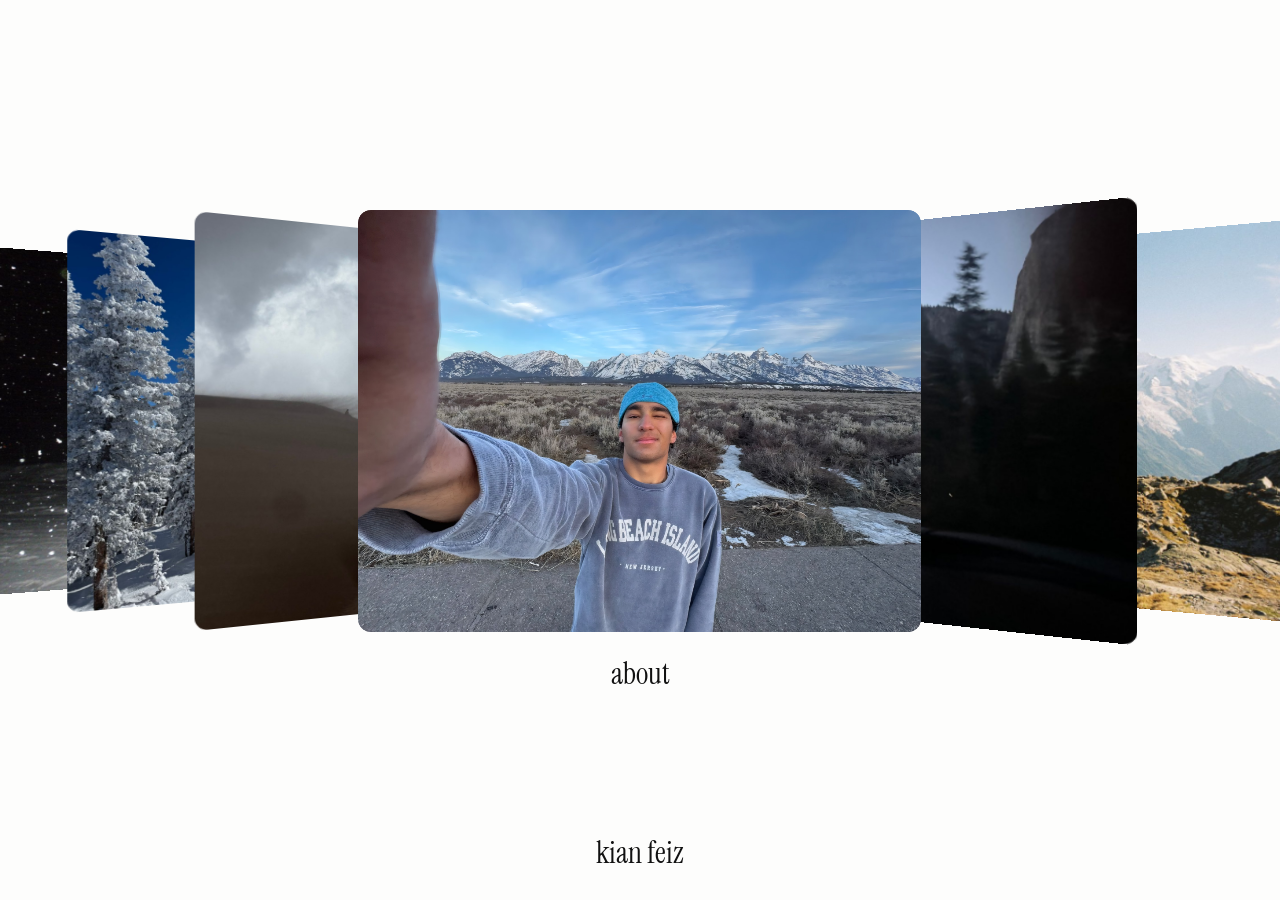
==== commit 4e0c3b14: "feat(head): add a kf favicon The initials in Baskerville, ink on the site's paper, as an SVG for tab" ====
--- a/index.html
+++ b/index.html
@@ -4,6 +4,9 @@
   <meta charset="utf-8">
   <meta name="viewport" content="width=device-width, initial-scale=1">
   <title>kian feiz</title>
+  <link rel="icon" href="/assets/icon/favicon.svg" type="image/svg+xml">
+  <link rel="icon" href="/assets/icon/favicon-32.png" sizes="32x32" type="image/png">
+  <link rel="apple-touch-icon" href="/assets/icon/apple-touch-icon.png">
   <link rel="preconnect" href="https://fonts.googleapis.com">
   <link rel="preconnect" href="https://fonts.gstatic.com" crossorigin>
   <link rel="stylesheet" href="https://fonts.googleapis.com/css2?family=Instrument+Serif:ital@0;1&display=swap">
--- a/css/style.css
+++ b/css/style.css
@@ -59,12 +59,6 @@
   justify-content: center;
   gap: clamp(1.1rem, 3vh, 1.75rem);
   padding: 2rem 1rem;
-}
-
-/* equal space above the photos as below the links, with the name at the foot of the lower one */
-.frame::before {
-  content: "";
-  flex: 1 1 0;
 }
 
 .stage {
@@ -172,10 +166,16 @@
   line-height: 1;
 }
 
+/* pinned to the foot of the screen in both views */
 .sign {
-  flex: 1 1 0;
+  position: fixed;
+  left: 0;
+  right: 0;
+  bottom: 0;
+  z-index: 30000; /* above the photos */
   display: flex;
-  align-items: flex-end;
+  justify-content: center;
+  padding: 0.9rem 1rem clamp(1.25rem, 4vh, 2rem);
 }
 
 .name {
@@ -245,9 +245,13 @@
   padding-top: clamp(1.5rem, 6vh, 4rem);
 }
 
-/* no space above here: the text starts at the top and the name takes what's left below */
-.about-open .frame::before {
-  display: none;
+/* the text scrolls away under the name, on a strip of paper, with room at the end to clear it */
+.about-open .sign {
+  background: var(--paper);
+}
+
+.about-open .frame {
+  padding-bottom: 6rem;
 }
 
 .about-open .hero {
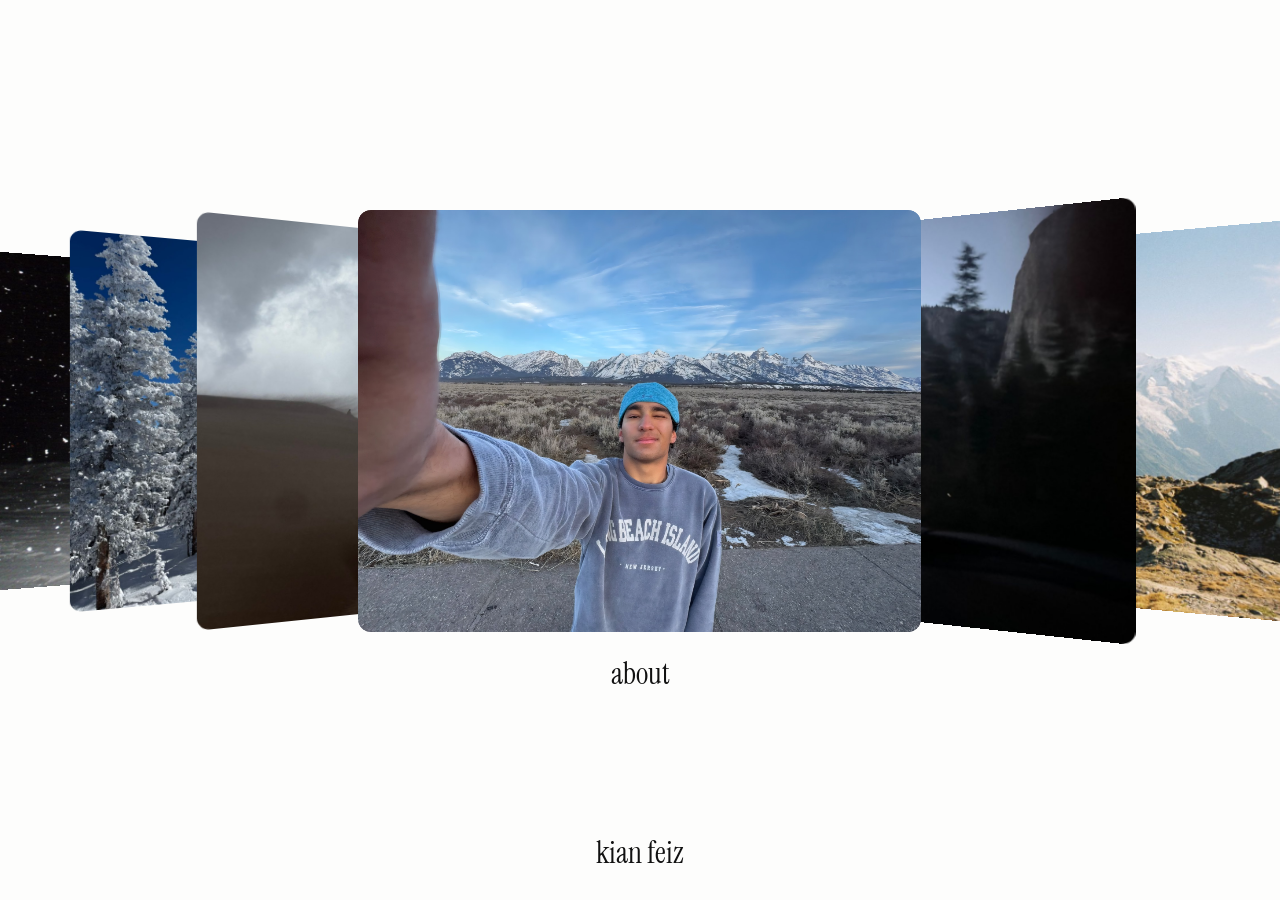
==== commit 44d07217: "feat(row): open photos full screen, fix phone zoom Clicking the photo in focus (or Enter) grows it t" ====
--- a/index.html
+++ b/index.html
@@ -18,10 +18,13 @@
       if (!matchMedia('(prefers-reduced-motion: reduce)').matches) c.add('intro');
       if (/^\/about\/?$/.test(location.pathname)) c.add('about-open');
     }
+    // no pinch zoom (Safari ignores the CSS that says so): it shifts everything out of place
+    addEventListener('gesturestart', (e) => e.preventDefault());
   </script>
   <script src="/js/intro.js" defer></script>
   <script src="/js/coverflow.js" defer></script>
   <script src="/js/pages.js" defer></script>
+  <script src="/js/viewer.js" defer></script>
 </head>
 <body class="home">
   <main class="frame">
@@ -33,7 +36,6 @@
         <img class="card" draggable="false" data-side="left" src="/assets/img/stack/night-sled.jpg" data-caption="Copper, Colorado" width="1400" height="1050" alt="Sledding at night in falling snow" fetchpriority="low">
         <img class="card" draggable="false" data-side="left" src="/assets/img/stack/fog-night.jpg" data-caption="Grizzly Peak, Berkeley" width="1050" height="1400" alt="Friends in the fog at dusk" fetchpriority="low">
         <img class="card" draggable="false" data-side="left" src="/assets/img/stack/frauenkirche.jpg" data-caption="Munich, Germany" width="942" height="1400" alt="The towers of the Frauenkirche above a shopping street" fetchpriority="low">
-        <img class="card" draggable="false" data-side="left" src="/assets/img/stack/painted-ladies.jpg" data-caption="Painted Ladies, San Francisco" width="360" height="480" alt="Looking out over the Painted Ladies from the grass in Alamo Square" fetchpriority="low">
         <img class="card" draggable="false" data-side="left" src="/assets/img/stack/madrid-night.jpg" data-caption="Madrid, Spain" width="1400" height="942" alt="A blurred crowd with hands raised in front of lit balconies at night" fetchpriority="low">
         <img class="card" draggable="false" data-side="left" src="/assets/img/stack/snowbird-powder.jpg" data-caption="Snowbird, Utah" width="768" height="1024" alt="A goggled selfie with friends sprawled in deep powder" fetchpriority="low">
         <img class="card" draggable="false" data-side="left" src="/assets/img/stack/sf-window.jpg" data-caption="San Francisco, California" width="1050" height="1400" alt="Friends doing makeup in an open window by a fire escape" fetchpriority="low">
@@ -71,6 +73,12 @@
     <footer class="sign">
       <h1 class="name"><a href="/">kian feiz</a></h1>
     </footer>
+
+    <!-- a photo opened out to fill the screen (js/viewer.js) -->
+    <div class="viewer" hidden>
+      <img class="viewer-photo" alt="" draggable="false">
+      <button class="viewer-exit nav-link" type="button">exit</button>
+    </div>
   </main>
 </body>
 </html>
--- a/css/style.css
+++ b/css/style.css
@@ -20,6 +20,9 @@
 html {
   background: var(--paper);
   -webkit-tap-highlight-color: transparent; /* no grey box flashing over whatever is tapped on phones */
+  -webkit-text-size-adjust: 100%; /* phones keep the text the size it's set, whatever the zoom or turn */
+  text-size-adjust: 100%;
+  touch-action: pan-x pan-y; /* no pinch or double-tap zoom: it shifts everything out of place */
 }
 
 /* fine-lined cursors to sit with the serif, with 2x files for retina (drawn in
@@ -31,7 +34,8 @@
 
 a,
 button,
-.deck-open .stage .card:not(.is-center) {
+.deck-open .stage :is(.card, .hero),
+.viewer-photo {
   cursor: url("../assets/cursor/hand.png") 9 2, pointer;
   cursor: -webkit-image-set(url("../assets/cursor/hand.png") 1x, url("../assets/cursor/hand@2x.png") 2x) 9 2, pointer;
 }
@@ -59,6 +63,7 @@
   justify-content: center;
   gap: clamp(1.1rem, 3vh, 1.75rem);
   padding: 2rem 1rem;
+  overflow-x: clip; /* the photos off the sides would make the page wider than a phone's screen */
 }
 
 .stage {
@@ -309,6 +314,75 @@
   animation-duration: 0.25s;
 }
 
+/* ---------- a photo opened out to fill the screen (js/viewer.js) ---------- */
+
+.viewer {
+  position: fixed;
+  inset: 0;
+  z-index: 40000; /* above the name */
+}
+
+.viewer[hidden] {
+  display: none;
+}
+
+/* the page fades out behind it */
+.viewer::before {
+  content: "";
+  position: absolute;
+  inset: 0;
+  background: var(--paper);
+  opacity: 0;
+  transition: opacity 0.45s ease;
+}
+
+.viewer.is-open::before {
+  opacity: 1;
+}
+
+/* the photo in the row it opened from, while it's open */
+.stage .is-viewed {
+  visibility: hidden !important;
+}
+
+/* js/viewer.js sizes and places it */
+.viewer-photo {
+  position: absolute;
+  display: block;
+  object-fit: cover;
+  border-radius: var(--radius);
+  transform-origin: 0 0;
+  -webkit-user-select: none;
+  user-select: none;
+}
+
+.viewer-exit {
+  position: absolute;
+  top: clamp(1.25rem, 4vh, 2rem);
+  right: clamp(1rem, 4vw, 2.5rem);
+  padding: 0;
+  border: 0;
+  border-bottom: 1px solid transparent;
+  background: none;
+  font: inherit;
+  font-size: clamp(1.5rem, 1.1rem + 1vw, 2.1rem);
+  line-height: 1;
+  opacity: 0;
+  transition: opacity 0.3s ease, border-color 0.2s ease;
+}
+
+.viewer.is-open .viewer-exit {
+  opacity: 1;
+  transition-delay: 0.25s, 0s;
+}
+
+@media (prefers-reduced-motion: reduce) {
+  .viewer::before,
+  .viewer-exit {
+    transition: none;
+  }
+}
+
 /* ---------- the opening (js/intro.js) ---------- */
 
 .intro .hero {
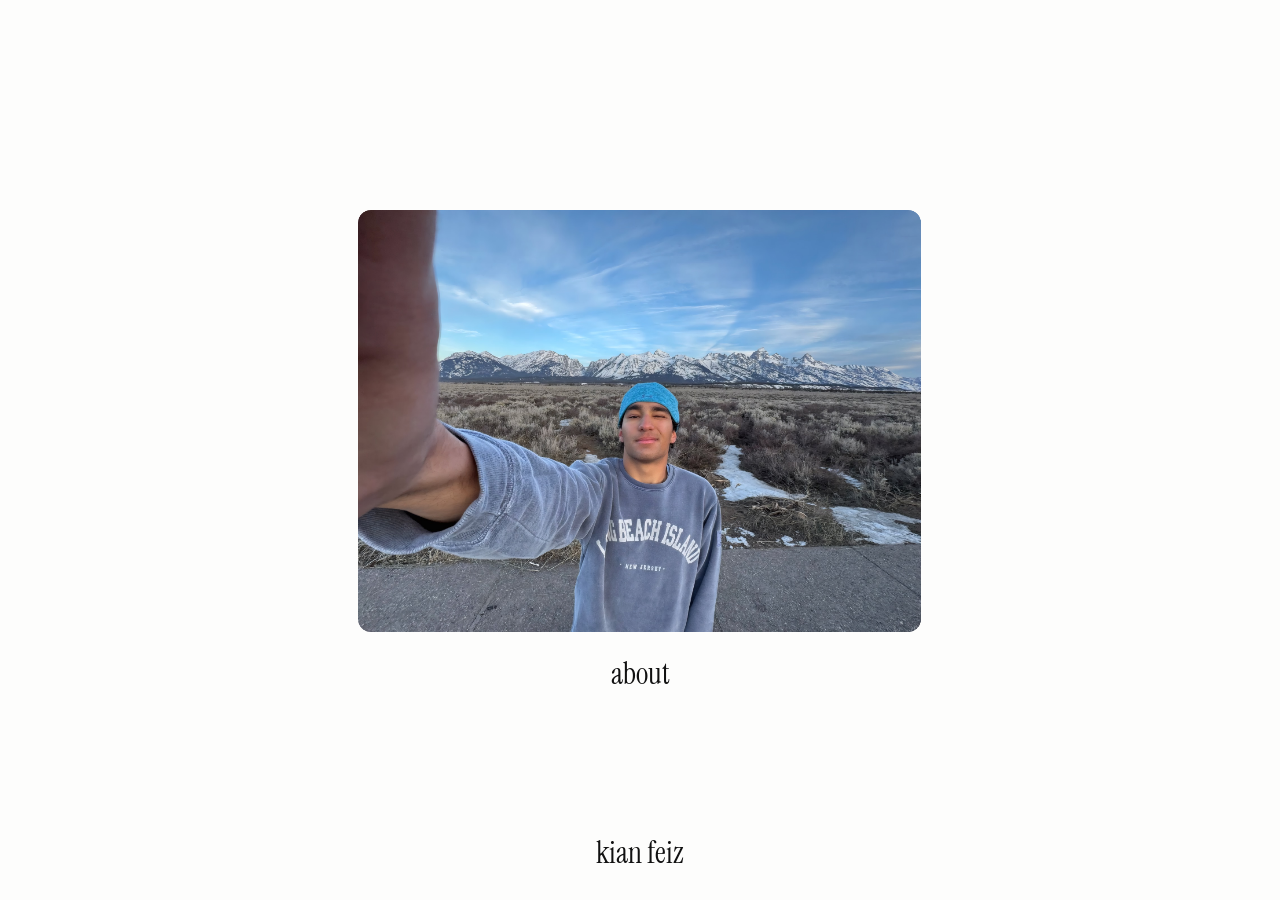
==== commit 66c71f41: "perf(row): smaller photos and a still caption on phones Phones load 800px copies of the photos inste" ====
--- a/index.html
+++ b/index.html
@@ -31,23 +31,23 @@
     <div class="stage" role="group" aria-label="Photos: drag, scroll or use the arrow keys to browse">
       <!-- the rest of the row, inner to outer on each side (js/coverflow.js) -->
       <div class="deck">
-        <img class="card" draggable="false" data-side="left" src="/assets/img/stack/dunes.jpg" data-caption="Sand Dunes National Park, Colorado" width="1050" height="1400" alt="A figure dancing on a sand dune under storm clouds" fetchpriority="low">
-        <img class="card" draggable="false" data-side="left" src="/assets/img/stack/snowy-pines.jpg" data-caption="Steamboat, Colorado" width="1050" height="1400" alt="Snow-covered pines under a deep blue sky" fetchpriority="low">
-        <img class="card" draggable="false" data-side="left" src="/assets/img/stack/night-sled.jpg" data-caption="Copper, Colorado" width="1400" height="1050" alt="Sledding at night in falling snow" fetchpriority="low">
-        <img class="card" draggable="false" data-side="left" src="/assets/img/stack/fog-night.jpg" data-caption="Grizzly Peak, Berkeley" width="1050" height="1400" alt="Friends in the fog at dusk" fetchpriority="low">
-        <img class="card" draggable="false" data-side="left" src="/assets/img/stack/frauenkirche.jpg" data-caption="Munich, Germany" width="942" height="1400" alt="The towers of the Frauenkirche above a shopping street" fetchpriority="low">
-        <img class="card" draggable="false" data-side="left" src="/assets/img/stack/madrid-night.jpg" data-caption="Madrid, Spain" width="1400" height="942" alt="A blurred crowd with hands raised in front of lit balconies at night" fetchpriority="low">
-        <img class="card" draggable="false" data-side="left" src="/assets/img/stack/snowbird-powder.jpg" data-caption="Snowbird, Utah" width="768" height="1024" alt="A goggled selfie with friends sprawled in deep powder" fetchpriority="low">
-        <img class="card" draggable="false" data-side="left" src="/assets/img/stack/sf-window.jpg" data-caption="San Francisco, California" width="1050" height="1400" alt="Friends doing makeup in an open window by a fire escape" fetchpriority="low">
-        <img class="card" draggable="false" data-side="right" src="/assets/img/stack/yosemite-drive.jpg" data-caption="Yosemite, California" width="1400" height="1050" alt="Windblown hair out of a car window at dusk below granite cliffs" fetchpriority="low">
-        <img class="card" draggable="false" data-side="right" src="/assets/img/stack/chamonix.jpg" data-caption="Aiguillette des Posettes, Chamonix, France" width="1400" height="942" alt="Jagged peaks and Mont Blanc above the Chamonix valley" fetchpriority="low">
-        <img class="card" draggable="false" data-side="right" src="/assets/img/stack/summit-crew.jpg" data-caption="Summit of Lac Blanc, Chamonix, France" width="1400" height="942" alt="Five friends in silhouette by an alpine lake below Mont Blanc" fetchpriority="low">
-        <img class="card" draggable="false" data-side="right" src="/assets/img/stack/rock-gulls.jpg" data-caption="San Francisco, California" width="1050" height="1400" alt="Someone on a sea rock with gulls overhead" fetchpriority="low">
-        <img class="card" draggable="false" data-side="right" src="/assets/img/stack/snowed-in.jpg" data-caption="Snowbird, Utah" width="787" height="1400" alt="A snowboard next to a snowed-in car" fetchpriority="low">
-        <img class="card" draggable="false" data-side="right" src="/assets/img/stack/eisbach.jpg" data-caption="Munich, Germany" width="1400" height="942" alt="Onlookers on a stone bridge above the rushing Eisbach wave" fetchpriority="low">
+        <img class="card" draggable="false" data-side="left" src="/assets/img/stack/dunes.jpg" srcset="/assets/img/stack/dunes-800.jpg 600w, /assets/img/stack/dunes.jpg 1050w" sizes="(max-width: 700px) 36vw, 25vw" data-caption="Sand Dunes National Park, Colorado" width="1050" height="1400" alt="A figure dancing on a sand dune under storm clouds" decoding="async" fetchpriority="low">
+        <img class="card" draggable="false" data-side="left" src="/assets/img/stack/snowy-pines.jpg" srcset="/assets/img/stack/snowy-pines-800.jpg 600w, /assets/img/stack/snowy-pines.jpg 1050w" sizes="(max-width: 700px) 36vw, 25vw" data-caption="Steamboat, Colorado" width="1050" height="1400" alt="Snow-covered pines under a deep blue sky" decoding="async" fetchpriority="low">
+        <img class="card" draggable="false" data-side="left" src="/assets/img/stack/night-sled.jpg" srcset="/assets/img/stack/night-sled-800.jpg 800w, /assets/img/stack/night-sled.jpg 1400w" sizes="(max-width: 700px) 64vw, 44vw" data-caption="Copper, Colorado" width="1400" height="1050" alt="Sledding at night in falling snow" decoding="async" fetchpriority="low">
+        <img class="card" draggable="false" data-side="left" src="/assets/img/stack/fog-night.jpg" srcset="/assets/img/stack/fog-night-800.jpg 600w, /assets/img/stack/fog-night.jpg 1050w" sizes="(max-width: 700px) 36vw, 25vw" data-caption="Grizzly Peak, Berkeley" width="1050" height="1400" alt="Friends in the fog at dusk" decoding="async" fetchpriority="low">
+        <img class="card" draggable="false" data-side="left" src="/assets/img/stack/frauenkirche.jpg" srcset="/assets/img/stack/frauenkirche-800.jpg 538w, /assets/img/stack/frauenkirche.jpg 942w" sizes="(max-width: 700px) 36vw, 25vw" data-caption="Munich, Germany" width="942" height="1400" alt="The towers of the Frauenkirche above a shopping street" decoding="async" fetchpriority="low">
+        <img class="card" draggable="false" data-side="left" src="/assets/img/stack/madrid-night.jpg" srcset="/assets/img/stack/madrid-night-800.jpg 800w, /assets/img/stack/madrid-night.jpg 1400w" sizes="(max-width: 700px) 64vw, 44vw" data-caption="Madrid, Spain" width="1400" height="942" alt="A blurred crowd with hands raised in front of lit balconies at night" decoding="async" fetchpriority="low">
+        <img class="card" draggable="false" data-side="left" src="/assets/img/stack/snowbird-powder.jpg" srcset="/assets/img/stack/snowbird-powder-800.jpg 600w, /assets/img/stack/snowbird-powder.jpg 768w" sizes="(max-width: 700px) 36vw, 25vw" data-caption="Snowbird, Utah" width="768" height="1024" alt="A goggled selfie with friends sprawled in deep powder" decoding="async" fetchpriority="low">
+        <img class="card" draggable="false" data-side="left" src="/assets/img/stack/sf-window.jpg" srcset="/assets/img/stack/sf-window-800.jpg 600w, /assets/img/stack/sf-window.jpg 1050w" sizes="(max-width: 700px) 36vw, 25vw" data-caption="San Francisco, California" width="1050" height="1400" alt="Friends doing makeup in an open window by a fire escape" decoding="async" fetchpriority="low">
+        <img class="card" draggable="false" data-side="right" src="/assets/img/stack/yosemite-drive.jpg" srcset="/assets/img/stack/yosemite-drive-800.jpg 800w, /assets/img/stack/yosemite-drive.jpg 1400w" sizes="(max-width: 700px) 64vw, 44vw" data-caption="Yosemite, California" width="1400" height="1050" alt="Windblown hair out of a car window at dusk below granite cliffs" decoding="async" fetchpriority="low">
+        <img class="card" draggable="false" data-side="right" src="/assets/img/stack/chamonix.jpg" srcset="/assets/img/stack/chamonix-800.jpg 800w, /assets/img/stack/chamonix.jpg 1400w" sizes="(max-width: 700px) 64vw, 44vw" data-caption="Aiguillette des Posettes, Chamonix, France" width="1400" height="942" alt="Jagged peaks and Mont Blanc above the Chamonix valley" decoding="async" fetchpriority="low">
+        <img class="card" draggable="false" data-side="right" src="/assets/img/stack/summit-crew.jpg" srcset="/assets/img/stack/summit-crew-800.jpg 800w, /assets/img/stack/summit-crew.jpg 1400w" sizes="(max-width: 700px) 64vw, 44vw" data-caption="Summit of Lac Blanc, Chamonix, France" width="1400" height="942" alt="Five friends in silhouette by an alpine lake below Mont Blanc" decoding="async" fetchpriority="low">
+        <img class="card" draggable="false" data-side="right" src="/assets/img/stack/rock-gulls.jpg" srcset="/assets/img/stack/rock-gulls-800.jpg 600w, /assets/img/stack/rock-gulls.jpg 1050w" sizes="(max-width: 700px) 36vw, 25vw" data-caption="San Francisco, California" width="1050" height="1400" alt="Someone on a sea rock with gulls overhead" decoding="async" fetchpriority="low">
+        <img class="card" draggable="false" data-side="right" src="/assets/img/stack/snowed-in.jpg" srcset="/assets/img/stack/snowed-in-800.jpg 450w, /assets/img/stack/snowed-in.jpg 787w" sizes="(max-width: 700px) 36vw, 25vw" data-caption="Snowbird, Utah" width="787" height="1400" alt="A snowboard next to a snowed-in car" decoding="async" fetchpriority="low">
+        <img class="card" draggable="false" data-side="right" src="/assets/img/stack/eisbach.jpg" srcset="/assets/img/stack/eisbach-800.jpg 800w, /assets/img/stack/eisbach.jpg 1400w" sizes="(max-width: 700px) 64vw, 44vw" data-caption="Munich, Germany" width="1400" height="942" alt="Onlookers on a stone bridge above the rushing Eisbach wave" decoding="async" fetchpriority="low">
         <img class="card" draggable="false" data-side="right" src="/assets/img/stack/boulder-snow.jpg" data-caption="Boulder, Colorado" width="480" height="360" alt="Spring snow on blossoming trees along a campus walk" fetchpriority="low">
-        <img class="card" draggable="false" data-side="right" src="/assets/img/stack/dunes-duo.jpg" data-caption="Sand Dunes National Park, Colorado" width="768" height="1024" alt="Two friends arm in arm on a sand dune under a blue sky" fetchpriority="low">
-        <img class="card" draggable="false" data-side="right" src="/assets/img/stack/sandy-home.jpg" data-caption="Sandy, Utah" width="766" height="1026" alt="Two curly-haired kids sitting cross-legged on a patterned rug" fetchpriority="low">
+        <img class="card" draggable="false" data-side="right" src="/assets/img/stack/dunes-duo.jpg" srcset="/assets/img/stack/dunes-duo-800.jpg 600w, /assets/img/stack/dunes-duo.jpg 768w" sizes="(max-width: 700px) 36vw, 25vw" data-caption="Sand Dunes National Park, Colorado" width="768" height="1024" alt="Two friends arm in arm on a sand dune under a blue sky" decoding="async" fetchpriority="low">
+        <img class="card" draggable="false" data-side="right" src="/assets/img/stack/sandy-home.jpg" srcset="/assets/img/stack/sandy-home-800.jpg 597w, /assets/img/stack/sandy-home.jpg 766w" sizes="(max-width: 700px) 36vw, 25vw" data-caption="Sandy, Utah" width="766" height="1026" alt="Two curly-haired kids sitting cross-legged on a patterned rug" decoding="async" fetchpriority="low">
       </div>
       <img class="hero" data-caption="Jackson, Wyoming" src="/assets/img/kian-2000.jpg" srcset="/assets/img/kian-1200.jpg 1200w, /assets/img/kian-2000.jpg 2000w, /assets/img/kian-4000.jpg 4000w" sizes="100vw" alt="Kian taking a selfie in front of a snow-capped mountain range" fetchpriority="high" draggable="false">
       <p class="caption" aria-live="polite"></p>
